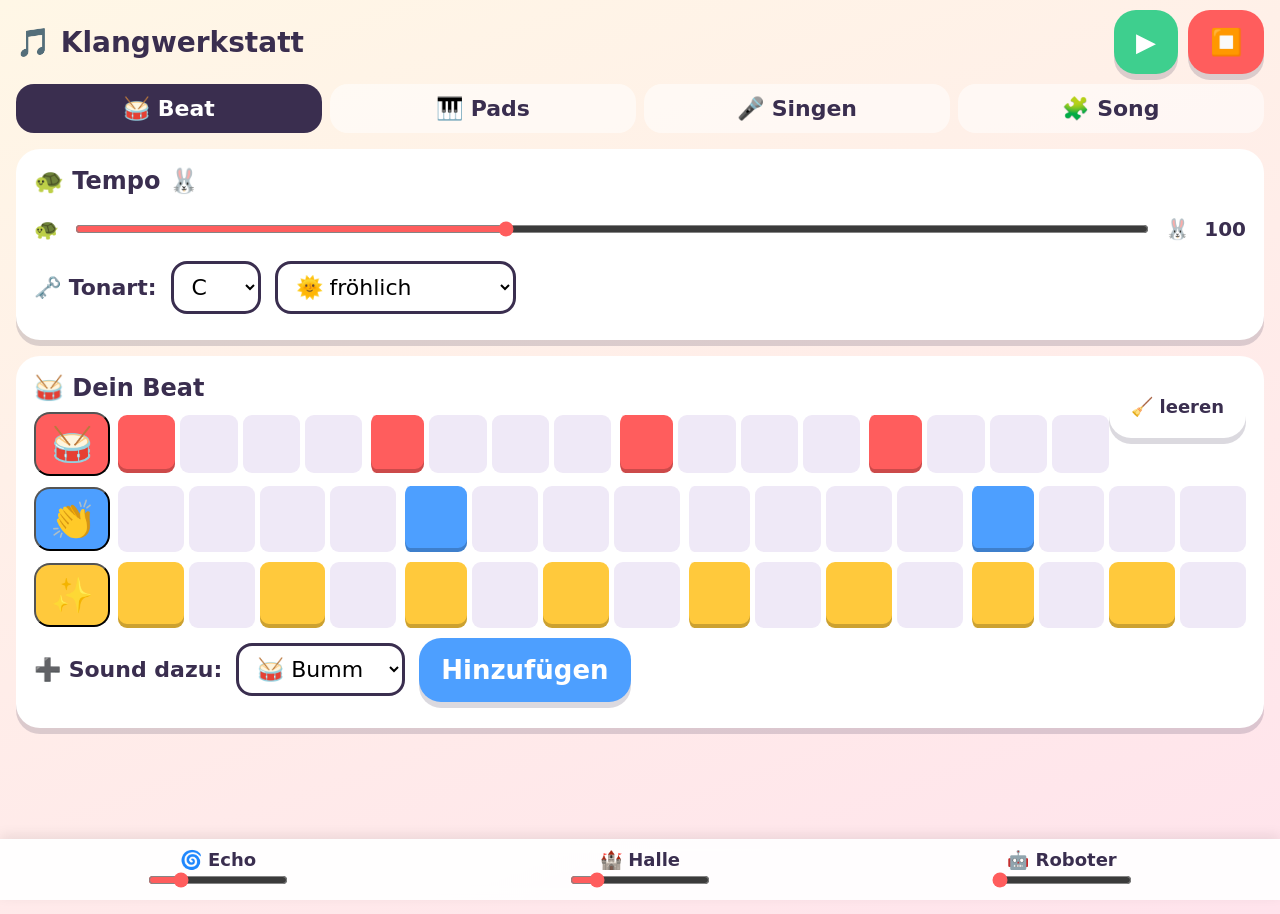
==== index.html @ cbff35df "Klangwerkstatt: kindgerechte Musik-App mit KI-Zauber (Kimi) - 16-Step-Sequencer, Sound-Pads, Mic-Auf" ====
<!DOCTYPE html>
<html lang="de">
<head>
<meta charset="utf-8">
<meta name="viewport" content="width=device-width, initial-scale=1, user-scalable=no">
<title>Klangwerkstatt 🎵</title>
<link rel="stylesheet" href="style.css">
<link rel="manifest" href="manifest.json">
<link rel="icon" href="data:image/svg+xml,<svg xmlns='http://www.w3.org/2000/svg' viewBox='0 0 100 100'><text y='.9em' font-size='90'>🎵</text></svg>">
</head>
<body>

<header>
  <h1>🎵 Klangwerkstatt</h1>
  <div id="transport">
    <button id="btn-play" class="bigbtn gruen">▶️</button>
    <button id="btn-stop" class="bigbtn rot">⏹️</button>
  </div>
</header>

<nav id="tabs">
  <button data-screen="beat" class="aktiv">🥁 Beat</button>
  <button data-screen="pads">🎹 Pads</button>
  <button data-screen="sing">🎤 Singen</button>
  <button data-screen="song">🧩 Song</button>
</nav>

<!-- ================= BEAT ================= -->
<section id="screen-beat" class="screen aktiv">
  <div class="karte">
    <h2>🐢 Tempo 🐰</h2>
    <div class="regler-zeile">
      <span>🐢</span>
      <input type="range" id="bpm" min="60" max="160" value="100">
      <span>🐰</span>
      <b id="bpm-anzeige">100</b>
    </div>
    <div class="regler-zeile">
      <label for="tonart">🗝️ Tonart:</label>
      <select id="tonart"></select>
      <select id="tonart-art">
        <option value="dur">🌞 fröhlich</option>
        <option value="moll">🌙 geheimnisvoll</option>
      </select>
    </div>
  </div>

  <div class="karte">
    <h2>🥁 Dein Beat <button id="btn-clear" class="bigbtn" style="float:right;font-size:18px">🧹 leeren</button></h2>
    <div id="spuren"></div>
    <div class="regler-zeile">
      <label>➕ Sound dazu:</label>
      <select id="sound-wahl"></select>
      <button id="btn-add-spur" class="bigbtn blau">Hinzufügen</button>
    </div>
  </div>
</section>

<!-- ================= PADS ================= -->
<section id="screen-pads" class="screen">
  <div class="karte">
    <h2>🎹 Sound-Pads</h2>
    <p class="hinweis">Tippen = abspielen. Mit 🎤⏺ nimmst du deinen eigenen Sound auf –
       der ✨Zauber✨ schneidet ihn automatisch in den Takt!</p>
    <div class="regler-zeile">
      <label><input type="checkbox" id="auto-zauber" checked> ✨ Auto-Zauber nach Aufnahme</label>
    </div>
    <div id="pads"></div>
  </div>
</section>

<!-- ================= SINGEN ================= -->
<section id="screen-sing" class="screen">
  <div class="karte" style="text-align:center">
    <h2>🎤 Sing oder rap etwas!</h2>
    <div class="regler-zeile" style="justify-content:center">
      <label><input type="checkbox" id="metronom" checked> 🔔 Zählzeit</label>
    </div>
    <div id="sing-status" class="zaehler">🎧</div>
    <button id="mikro-knopf" class="bigbtn rot">⏺</button>
    <p class="hinweis">Drücken zum Aufnehmen, nochmal drücken zum Stoppen.</p>
  </div>

  <div class="karte versteckt" id="sing-ergebnis">
    <h2>✨ Deine Stimme</h2>
    <div class="regler-zeile">
      <button id="btn-hoeren" class="bigbtn blau">▶️ Anhören</button>
    </div>
    <div class="regler-zeile">
      <span>🐭 leise korrigieren</span>
      <input type="range" id="tune-staerke" min="0" max="100" value="80">
      <span>🤖 Roboter</span>
    </div>
    <div class="regler-zeile">
      <button id="btn-zaubern" class="bigbtn lila">✨ Stimmen-Zauber!</button>
      <button id="btn-speichern-pad" class="bigbtn gruen versteckt">💾 Als Sound speichern</button>
    </div>
    <div id="tune-info" class="sprechblase versteckt"></div>
  </div>
</section>

<!-- ================= SONG ================= -->
<section id="screen-song" class="screen">
  <div class="karte">
    <h2>🤖 Klangi, der Musik-Roboter</h2>
    <div class="regler-zeile">
      <input type="text" id="ki-wunsch" placeholder="Wie soll dein Song klingen? z.B. wie eine Piratenparty 🏴‍☠️"
        style="flex:1;font-size:20px;padding:12px;border-radius:16px;border:3px solid var(--text);font-family:inherit">
      <button id="btn-ki" class="bigbtn lila">✨ Bau mir einen Song!</button>
    </div>
    <div id="ki-antwort" class="sprechblase versteckt"></div>
  </div>

  <div class="karte">
    <h2>🧩 Bausteine <span class="hinweis">(tippen = in die Song-Spur legen)</span></h2>
    <div class="regler-zeile">
      <button id="btn-slot-save" class="bigbtn gelb">📥 Aktuellen Beat als Baustein merken</button>
      <select id="slot-wahl">
        <option value="A">🟥 Baustein A</option>
        <option value="B">🟦 Baustein B</option>
        <option value="C">🟩 Baustein C</option>
      </select>
    </div>
    <div id="bausteine"></div>
    <h2 style="margin-top:18px">🎬 Dein Song <span class="hinweis">(Chip tippen = wegnehmen)</span></h2>
    <div id="songspur"></div>
    <div class="regler-zeile" style="margin-top:10px">
      <button id="btn-song-play" class="bigbtn gruen">▶️ Song spielen</button>
      <button id="btn-song-clear" class="bigbtn">🧹</button>
    </div>
  </div>
</section>

<!-- ================= FX ================= -->
<div id="fx">
  <div class="fx-regler"><span>🌀 Echo</span><input type="range" id="fx-echo" min="0" max="100" value="20"></div>
  <div class="fx-regler"><span>🏰 Halle</span><input type="range" id="fx-hall" min="0" max="100" value="15"></div>
  <div class="fx-regler"><span>🤖 Roboter</span><input type="range" id="fx-robot" min="0" max="100" value="0"></div>
</div>

<script src="app.js"></script>
</body>
</html>
---- style.css ----
/* Klangwerkstatt – kindgerechtes Design */
:root {
  --bg1: #fff7e6; --bg2: #ffe3ec;
  --rot: #ff5d5d; --blau: #4d9fff; --gruen: #3ecf8e; --gelb: #ffc93c;
  --lila: #a06cd5; --orange: #ff9f43;
  --text: #3a2e4f;
  --karte: #ffffff;
  --schatten: 0 6px 0 rgba(58, 46, 79, .18);
}
* { box-sizing: border-box; -webkit-tap-highlight-color: transparent; }
html, body { margin: 0; padding: 0; }
body {
  font-family: "Comic Sans MS", "Chalkboard SE", "Segoe UI Rounded", "Baloo 2", system-ui, sans-serif;
  background: linear-gradient(160deg, var(--bg1), var(--bg2));
  color: var(--text);
  min-height: 100vh;
  font-size: 20px;
  user-select: none;
}

/* Kopfzeile */
header {
  display: flex; align-items: center; gap: 12px;
  padding: 10px 16px; flex-wrap: wrap;
}
header h1 { font-size: 28px; margin: 0; }
#transport { margin-left: auto; display: flex; gap: 10px; align-items: center; }

.bigbtn {
  border: none; border-radius: 22px; padding: 14px 22px;
  font-size: 26px; font-family: inherit; font-weight: bold;
  background: var(--karte); color: var(--text);
  box-shadow: var(--schatten); cursor: pointer;
  transition: transform .08s;
  min-height: 64px; min-width: 64px;
}
.bigbtn:active { transform: scale(.93); }
.bigbtn.gruen { background: var(--gruen); color: #fff; }
.bigbtn.rot { background: var(--rot); color: #fff; }
.bigbtn.gelb { background: var(--gelb); }
.bigbtn.lila { background: var(--lila); color: #fff; }
.bigbtn.blau { background: var(--blau); color: #fff; }

/* Tab-Leiste */
nav#tabs {
  display: flex; gap: 8px; padding: 0 16px 10px; flex-wrap: wrap;
}
nav#tabs button {
  flex: 1; min-width: 120px; border: none; border-radius: 18px;
  padding: 12px 8px; font-size: 22px; font-weight: bold; font-family: inherit;
  background: rgba(255,255,255,.55); color: var(--text); cursor: pointer;
}
nav#tabs button.aktiv { background: var(--text); color: #fff; }

.screen { display: none; padding: 6px 16px 170px; }
.screen.aktiv { display: block; }

.karte {
  background: var(--karte); border-radius: 24px; padding: 18px;
  box-shadow: var(--schatten); margin-bottom: 16px;
}
.karte h2 { margin: 0 0 10px; font-size: 24px; }

/* Beat-Maschine */
#spuren .spur { display: flex; align-items: center; gap: 8px; margin-bottom: 10px; }
.spur .kopf {
  width: 76px; height: 64px; border-radius: 16px; display: flex;
  align-items: center; justify-content: center; font-size: 34px;
  color: #fff; flex-shrink: 0;
}
.spur .zellen { display: grid; grid-template-columns: repeat(16, minmax(0, 1fr)); gap: 5px; flex: 1; min-width: 0; }
.zelle {
  aspect-ratio: 1; border-radius: 9px; border: none;
  background: #efe9f7; cursor: pointer; min-height: 30px; min-width: 0; padding: 0;
}
.zelle.gruppe { border-left: 4px solid #fff; }
.zelle.an { box-shadow: inset 0 -4px 0 rgba(0,0,0,.2); }
.zelle.playhead { outline: 3px solid var(--text); outline-offset: 1px; }

/* Tempo & Tonart */
.regler-zeile { display: flex; align-items: center; gap: 14px; flex-wrap: wrap; margin: 8px 0; }
.regler-zeile label { font-size: 22px; font-weight: bold; }
input[type=range] { flex: 1; min-width: 140px; height: 44px; accent-color: var(--rot); }
input[type=range]::-webkit-slider-thumb { width: 34px; height: 34px; cursor: pointer; }
select {
  font-family: inherit; font-size: 22px; padding: 10px 14px;
  border-radius: 16px; border: 3px solid var(--text); background: #fff;
}

/* Pads */
#pads { display: grid; grid-template-columns: repeat(4, 1fr); gap: 14px; }
.pad {
  aspect-ratio: 1; border: none; border-radius: 26px; font-size: 46px;
  color: #fff; font-family: inherit; font-weight: bold; cursor: pointer;
  box-shadow: var(--schatten); display: flex; flex-direction: column;
  align-items: center; justify-content: center; gap: 4px;
}
.pad small { font-size: 15px; }
.pad:active { transform: scale(.94); }
.pad.aufnahme { animation: puls 1s infinite; }
@keyframes puls { 50% { transform: scale(1.05); } }

/* Singen */
#mikro-knopf { width: 150px; height: 150px; border-radius: 50%; font-size: 64px; }
.zaehler { font-size: 60px; text-align: center; }
.sprechblase {
  background: #fff; border: 4px solid var(--text); border-radius: 22px;
  padding: 14px 18px; font-size: 22px; position: relative; margin: 12px 0;
}

/* Song-Bau */
#bausteine { display: flex; gap: 12px; flex-wrap: wrap; }
.baustein {
  width: 110px; height: 110px; border-radius: 22px; color: #fff;
  display: flex; flex-direction: column; align-items: center; justify-content: center;
  font-size: 38px; font-weight: bold; cursor: pointer; border: none; font-family: inherit;
  box-shadow: var(--schatten);
}
.baustein small { font-size: 15px; }
.baustein.leer { opacity: .35; }
#songspur { display: flex; gap: 8px; flex-wrap: wrap; min-height: 80px;
  background: #f6f1ff; border-radius: 18px; padding: 10px; margin-top: 12px; }
.chip {
  width: 66px; height: 66px; border-radius: 16px; color: #fff; font-size: 30px;
  display: flex; align-items: center; justify-content: center; cursor: pointer; border: none;
}

/* FX-Leiste */
#fx { position: fixed; bottom: 0; left: 0; right: 0;
  background: rgba(255,255,255,.92); backdrop-filter: blur(6px);
  display: flex; gap: 18px; padding: 10px 16px; align-items: center;
  box-shadow: 0 -4px 12px rgba(0,0,0,.08); flex-wrap: wrap; }
#fx .fx-regler { display: flex; flex-direction: column; align-items: center; flex: 1; min-width: 100px; }
#fx .fx-regler span { font-size: 18px; font-weight: bold; }

.hinweis { font-size: 17px; opacity: .75; }
.versteckt { display: none !important; }

@media (max-width: 700px) {
  body { font-size: 17px; }
  #pads { grid-template-columns: repeat(3, 1fr); }
  .spur .kopf { width: 56px; height: 52px; font-size: 26px; }
}
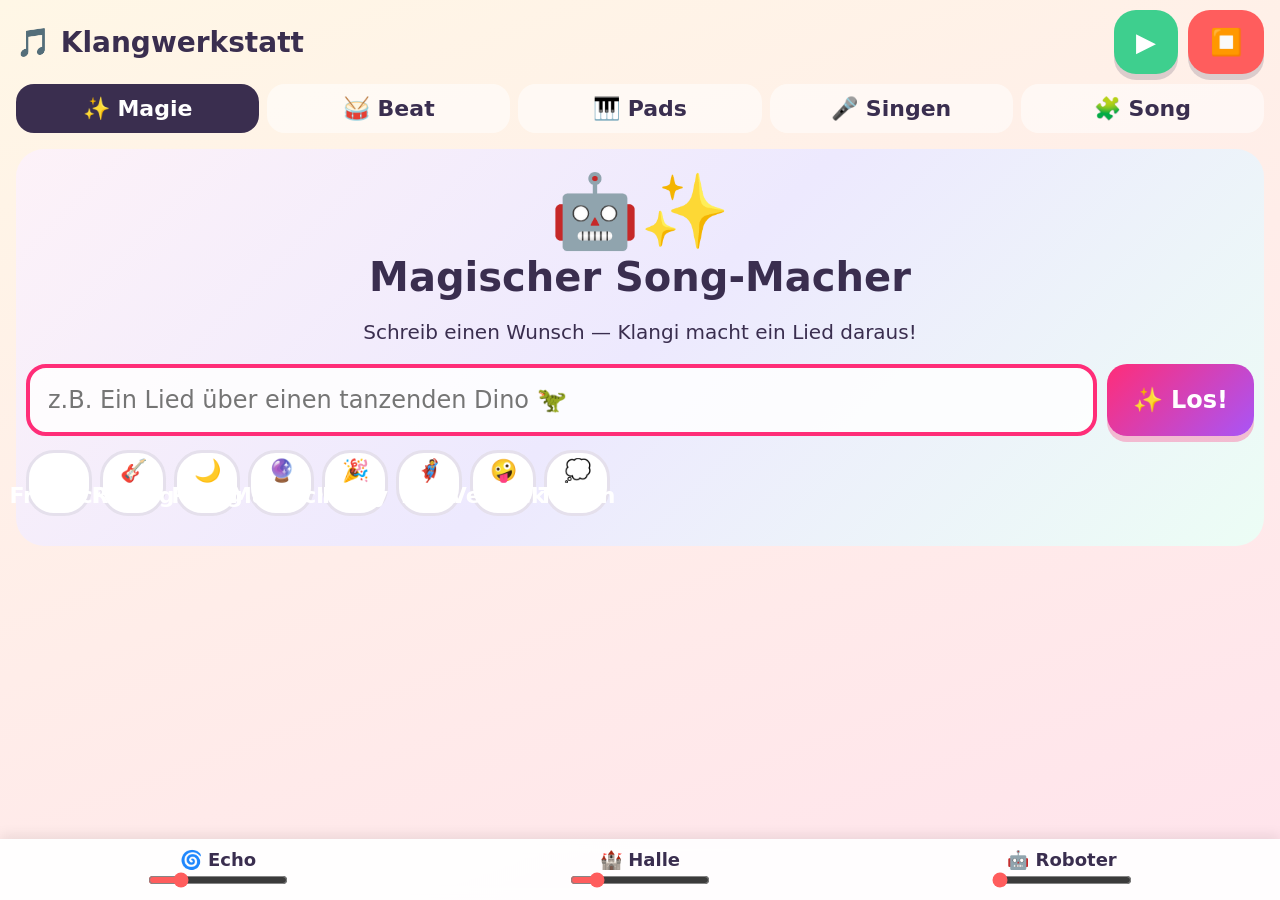
==== commit 4344c4a3: "Magic: Suno-Modus mit KI-Lyrics-Generator, Style-Chips, Song-Galerie, Auto-Beat" ====
--- a/index.html
+++ b/index.html
@@ -7,6 +7,81 @@
 <link rel="stylesheet" href="style.css">
 <link rel="manifest" href="manifest.json">
 <link rel="icon" href="data:image/svg+xml,<svg xmlns='http://www.w3.org/2000/svg' viewBox='0 0 100 100'><text y='.9em' font-size='90'>🎵</text></svg>">
+<style>
+/* ===== SUNO-MODUS STYLES ===== */
+:root {
+  --sunopink: #ff2d78; --sunoblue: #6366f1; --sunogreen: #10b981;
+  --sunoyellow: #f59e0b; --sunopurple: #a855f7;
+  --glass: rgba(255,255,255,.85);
+}
+#screen-magic .magic-hero {
+  text-align: center; padding: 20px 10px;
+  background: linear-gradient(135deg, #fdf2f8, #ede9fe, #ecfdf5);
+  border-radius: 28px; margin-bottom: 16px;
+}
+#screen-magic .magic-hero h2 { font-size: 2em; margin: 0; }
+#screen-magic .magic-hero .mascot { font-size: 72px; }
+.magic-input-wrap {
+  display: flex; gap: 10px; margin: 14px 0;
+}
+.magic-input-wrap input {
+  flex: 1; padding: 18px; border-radius: 20px; border: 4px solid var(--sunopink);
+  font-size: 1.2em; font-family: inherit; background: var(--glass);
+}
+.magic-input-wrap button {
+  padding: 18px 26px; border-radius: 20px; border: none;
+  background: linear-gradient(135deg, var(--sunopink), var(--sunopurple));
+  color: #fff; font-size: 1.2em; font-weight: bold; font-family: inherit;
+  cursor: pointer; box-shadow: 0 6px 0 rgba(255,45,120,.3);
+  transition: transform .08s;
+}
+.magic-input-wrap button:active { transform: scale(.94); }
+.style-chips {
+  display: flex; gap: 8px; flex-wrap: wrap; margin: 10px 0;
+}
+.chip {
+  padding: 10px 18px; border-radius: 28px; border: 3px solid #e5e0ec;
+  background: #fff; font-size: 1.1em; font-weight: bold; cursor: pointer;
+  font-family: inherit; transition: all .15s;
+}
+.chip.picked { background: var(--sunopink); color: #fff; border-color: var(--sunopink); transform: scale(1.04); }
+.song-card {
+  background: #fff; border-radius: 24px; padding: 20px; margin: 16px 0;
+  box-shadow: 0 8px 0 rgba(0,0,0,.08);
+  border: 2px solid #f0e8f8;
+}
+.song-card .card-title { font-size: 1.4em; font-weight: bold; margin-bottom: 4px; }
+.song-card .card-style { color: #999; font-size: .95em; margin-bottom: 12px; }
+.song-card .lyrics-section {
+  background: #fdf8ff; padding: 16px; border-radius: 16px;
+  border-left: 4px solid var(--sunopurple); margin: 10px 0;
+  white-space: pre-line; font-size: 1em; line-height: 1.6;
+  max-height: 280px; overflow-y: auto;
+}
+.song-card .tag { display: inline-block; background: #f0e8f8; padding: 5px 12px; border-radius: 14px; margin: 3px; font-size: .85em; }
+.btn-row { display: flex; gap: 8px; flex-wrap: wrap; margin-top: 12px; }
+.btn-song {
+  padding: 12px 18px; border-radius: 16px; border: none; cursor: pointer;
+  font-family: inherit; font-size: 1.05em; font-weight: bold;
+  box-shadow: 0 4px 0 rgba(0,0,0,.12);
+}
+.btn-song.record { background: #ef4444; color: #fff; }
+.btn-song.play { background: var(--sunoblue); color: #fff; }
+.btn-song.save { background: var(--sunogreen); color: #fff; }
+.btn-song.beat { background: var(--sunoyellow); }
+.gallery { display: grid; grid-template-columns: repeat(auto-fill, minmax(240px, 1fr)); gap: 12px; margin-top: 10px; }
+.gallery .mini-card {
+  background: var(--glass); border-radius: 16px; padding: 12px;
+  border: 2px solid #e5e0ec; cursor: pointer;
+}
+.gallery .mini-card .mini-emoji { font-size: 2em; }
+.gallery .mini-card .mini-title { font-weight: bold; margin: 4px 0 0; }
+.recording-indicator {
+  display: inline-block; width: 16px; height: 16px; border-radius: 50%;
+  background: #ef4444; animation: blink .5s infinite; margin-right: 6px;
+}
+@keyframes blink { 50% { opacity: .3; } }
+</style>
 </head>
 <body>
 
@@ -19,14 +94,36 @@
 </header>
 
 <nav id="tabs">
-  <button data-screen="beat" class="aktiv">🥁 Beat</button>
+  <button data-screen="magic" class="aktiv">✨ Magie</button>
+  <button data-screen="beat">🥁 Beat</button>
   <button data-screen="pads">🎹 Pads</button>
   <button data-screen="sing">🎤 Singen</button>
   <button data-screen="song">🧩 Song</button>
 </nav>
 
+<!-- ================= MAGIE (Suno-Modus) ================= -->
+<section id="screen-magic" class="screen aktiv">
+  <div class="magic-hero">
+    <div class="mascot">🤖✨</div>
+    <h2>Magischer Song-Macher</h2>
+    <p>Schreib einen Wunsch — Klangi macht ein Lied daraus!</p>
+    <div class="magic-input-wrap">
+      <input type="text" id="magic-prompt" placeholder="z.B. Ein Lied über einen tanzenden Dino 🦖">
+      <button onclick="magischerSong()">✨ Los!</button>
+    </div>
+    <div class="style-chips" id="style-chips"></div>
+  </div>
+
+  <div id="magic-ergebnis"></div>
+
+  <div class="karte versteckt" id="magic-galerie-box">
+    <h2>💿 Deine Songs <span class="hinweis">(in dieser Sitzung)</span></h2>
+    <div class="gallery" id="magic-galerie"></div>
+  </div>
+</section>
+
 <!-- ================= BEAT ================= -->
-<section id="screen-beat" class="screen aktiv">
+<section id="screen-beat" class="screen">
   <div class="karte">
     <h2>🐢 Tempo 🐰</h2>
     <div class="regler-zeile">
@@ -49,7 +146,7 @@
     <h2>🥁 Dein Beat <button id="btn-clear" class="bigbtn" style="float:right;font-size:18px">🧹 leeren</button></h2>
     <div id="spuren"></div>
     <div class="regler-zeile">
-      <label>➕ Sound dazu:</label>
+      <label for="sound-wahl">➕ Sound dazu:</label>
       <select id="sound-wahl"></select>
       <button id="btn-add-spur" class="bigbtn blau">Hinzufügen</button>
     </div>
@@ -60,11 +157,8 @@
 <section id="screen-pads" class="screen">
   <div class="karte">
     <h2>🎹 Sound-Pads</h2>
-    <p class="hinweis">Tippen = abspielen. Mit 🎤⏺ nimmst du deinen eigenen Sound auf –
-       der ✨Zauber✨ schneidet ihn automatisch in den Takt!</p>
-    <div class="regler-zeile">
-      <label><input type="checkbox" id="auto-zauber" checked> ✨ Auto-Zauber nach Aufnahme</label>
-    </div>
+    <p class="hinweis">Tippen = abspielen. Mit 🎤⏺ nimmst du deinen eigenen Sound auf – der ✨Zauber✨ schneidet ihn in den Takt!</p>
+    <div class="regler-zeile"><label><input type="checkbox" id="auto-zauber" checked> ✨ Auto-Zauber nach Aufnahme</label></div>
     <div id="pads"></div>
   </div>
 </section>
@@ -73,28 +167,16 @@
 <section id="screen-sing" class="screen">
   <div class="karte" style="text-align:center">
     <h2>🎤 Sing oder rap etwas!</h2>
-    <div class="regler-zeile" style="justify-content:center">
-      <label><input type="checkbox" id="metronom" checked> 🔔 Zählzeit</label>
-    </div>
+    <div class="regler-zeile" style="justify-content:center"><label><input type="checkbox" id="metronom" checked> 🔔 Zählzeit</label></div>
     <div id="sing-status" class="zaehler">🎧</div>
     <button id="mikro-knopf" class="bigbtn rot">⏺</button>
     <p class="hinweis">Drücken zum Aufnehmen, nochmal drücken zum Stoppen.</p>
   </div>
-
   <div class="karte versteckt" id="sing-ergebnis">
     <h2>✨ Deine Stimme</h2>
-    <div class="regler-zeile">
-      <button id="btn-hoeren" class="bigbtn blau">▶️ Anhören</button>
-    </div>
-    <div class="regler-zeile">
-      <span>🐭 leise korrigieren</span>
-      <input type="range" id="tune-staerke" min="0" max="100" value="80">
-      <span>🤖 Roboter</span>
-    </div>
-    <div class="regler-zeile">
-      <button id="btn-zaubern" class="bigbtn lila">✨ Stimmen-Zauber!</button>
-      <button id="btn-speichern-pad" class="bigbtn gruen versteckt">💾 Als Sound speichern</button>
-    </div>
+    <div class="regler-zeile"><button id="btn-hoeren" class="bigbtn blau">▶️ Anhören</button></div>
+    <div class="regler-zeile"><span>🐭 leise</span><input type="range" id="tune-staerke" min="0" max="100" value="80"><span>🤖 Roboter</span></div>
+    <div class="regler-zeile"><button id="btn-zaubern" class="bigbtn lila">✨ Stimmen-Zauber!</button><button id="btn-speichern-pad" class="bigbtn gruen versteckt">💾 Als Sound speichern</button></div>
     <div id="tune-info" class="sprechblase versteckt"></div>
   </div>
 </section>
@@ -104,40 +186,30 @@
   <div class="karte">
     <h2>🤖 Klangi, der Musik-Roboter</h2>
     <div class="regler-zeile">
-      <input type="text" id="ki-wunsch" placeholder="Wie soll dein Song klingen? z.B. wie eine Piratenparty 🏴‍☠️"
-        style="flex:1;font-size:20px;padding:12px;border-radius:16px;border:3px solid var(--text);font-family:inherit">
+      <input type="text" id="ki-wunsch" placeholder="Wie soll dein Song klingen? z.B. wie eine Piratenparty 🏴‍☠️" style="flex:1;font-size:20px;padding:12px;border-radius:16px;border:3px solid var(--text);font-family:inherit">
       <button id="btn-ki" class="bigbtn lila">✨ Bau mir einen Song!</button>
     </div>
     <div id="ki-antwort" class="sprechblase versteckt"></div>
   </div>
-
-  <div class="karte">
-    <h2>🧩 Bausteine <span class="hinweis">(tippen = in die Song-Spur legen)</span></h2>
-    <div class="regler-zeile">
-      <button id="btn-slot-save" class="bigbtn gelb">📥 Aktuellen Beat als Baustein merken</button>
-      <select id="slot-wahl">
-        <option value="A">🟥 Baustein A</option>
-        <option value="B">🟦 Baustein B</option>
-        <option value="C">🟩 Baustein C</option>
-      </select>
+  <div class="karte">
+    <h2>🧩 Bausteine</h2>
+    <div class="regler-zeile">
+      <button id="btn-slot-save" class="bigbtn gelb">📥 Aktuellen Beat merken</button>
+      <select id="slot-wahl"><option value="A">🟥 A</option><option value="B">🟦 B</option><option value="C">🟩 C</option></select>
     </div>
     <div id="bausteine"></div>
-    <h2 style="margin-top:18px">🎬 Dein Song <span class="hinweis">(Chip tippen = wegnehmen)</span></h2>
+    <h2 style="margin-top:18px">🎬 Dein Song</h2>
     <div id="songspur"></div>
-    <div class="regler-zeile" style="margin-top:10px">
-      <button id="btn-song-play" class="bigbtn gruen">▶️ Song spielen</button>
-      <button id="btn-song-clear" class="bigbtn">🧹</button>
-    </div>
-  </div>
-</section>
-
-<!-- ================= FX ================= -->
+    <div class="regler-zeile" style="margin-top:10px"><button id="btn-song-play" class="bigbtn gruen">▶️ Song spielen</button><button id="btn-song-clear" class="bigbtn">🧹</button></div>
+  </div>
+</section>
+
 <div id="fx">
   <div class="fx-regler"><span>🌀 Echo</span><input type="range" id="fx-echo" min="0" max="100" value="20"></div>
   <div class="fx-regler"><span>🏰 Halle</span><input type="range" id="fx-hall" min="0" max="100" value="15"></div>
   <div class="fx-regler"><span>🤖 Roboter</span><input type="range" id="fx-robot" min="0" max="100" value="0"></div>
 </div>
 
-<script src="app.js"></script>
+<script src="app-magic.js"></script>
 </body>
 </html>
